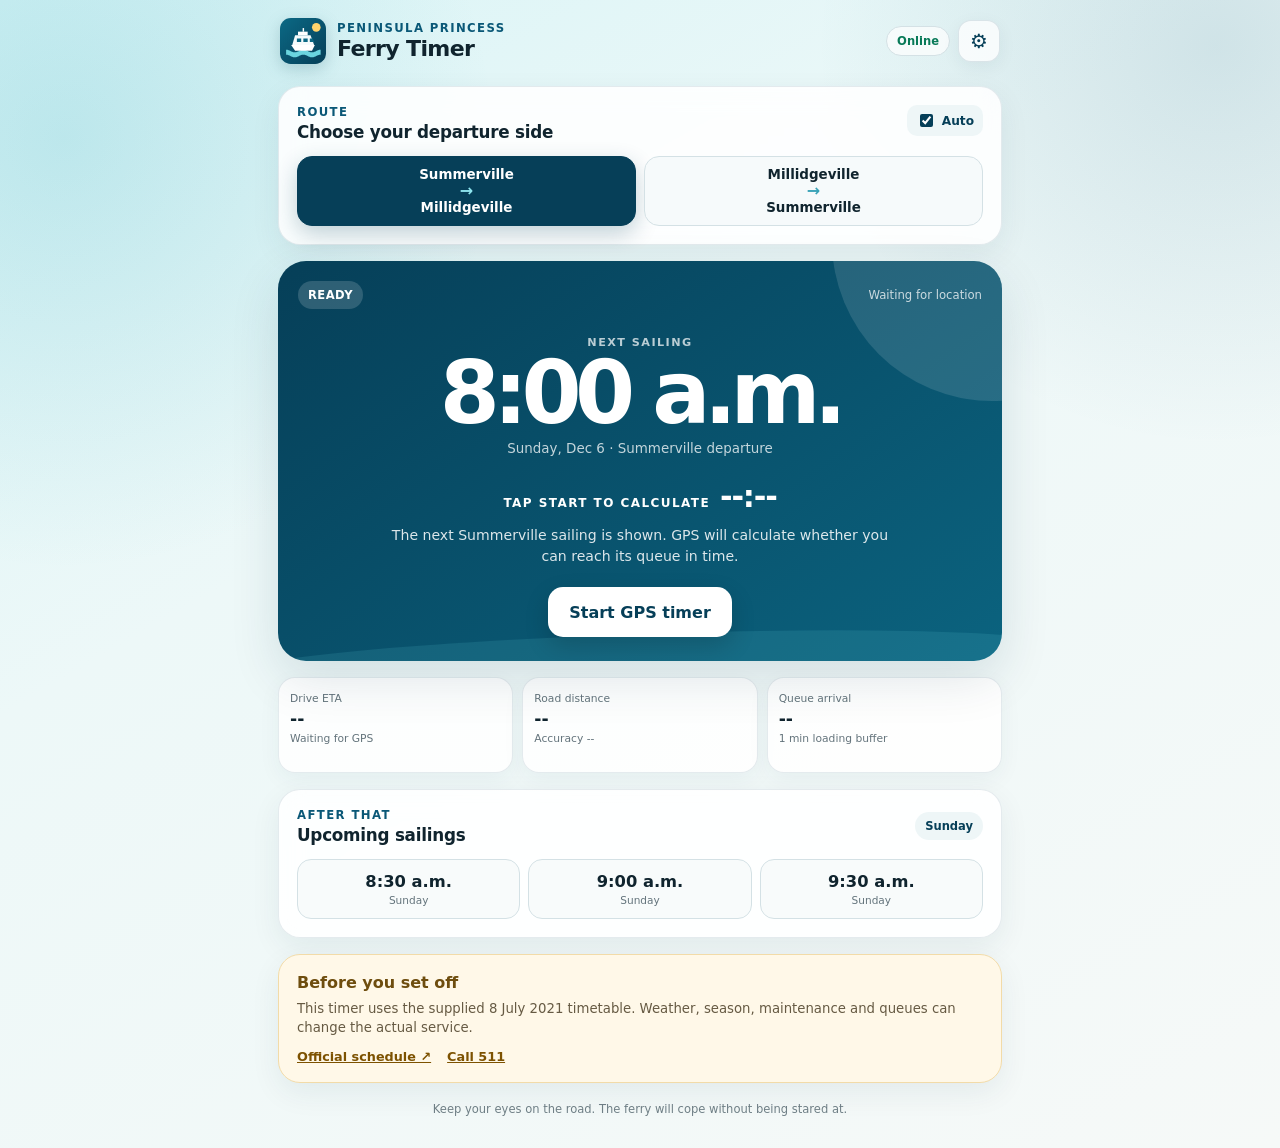
==== index.html @ 2efb4896 "Add files via upload" ====
<!doctype html>
<html lang="en-CA">
<head>
  <meta charset="utf-8">
  <meta name="viewport" content="width=device-width,initial-scale=1,viewport-fit=cover">
  <meta name="theme-color" content="#063f58">
  <meta name="description" content="GPS ferry countdown for the Peninsula Princess between Summerville and Millidgeville, New Brunswick.">
  <meta name="apple-mobile-web-app-capable" content="yes">
  <meta name="apple-mobile-web-app-status-bar-style" content="black-translucent">
  <meta name="apple-mobile-web-app-title" content="Ferry Timer">
  <link rel="manifest" href="manifest.webmanifest">
  <link rel="apple-touch-icon" href="icons/apple-touch-icon.png">
  <link rel="icon" href="icons/icon-192.png">
  <link rel="stylesheet" href="styles.css">
  <title>Peninsula Princess Ferry Timer</title>
</head>
<body>
  <div class="app-shell">
    <header class="topbar">
      <div class="brand">
        <img src="icons/ferry-mark.svg" alt="" width="46" height="46">
        <div>
          <p class="eyebrow">Peninsula Princess</p>
          <h1>Ferry Timer</h1>
        </div>
      </div>
      <div class="top-actions">
        <span id="networkBadge" class="network-badge">Online</span>
        <button id="installBtn" class="icon-button" hidden aria-label="Install app" title="Install app">↓</button>
        <button id="settingsBtn" class="icon-button" aria-label="Open settings" title="Settings">⚙</button>
      </div>
    </header>

    <main>
      <section class="direction-card" aria-labelledby="directionHeading">
        <div class="section-heading">
          <div>
            <p class="eyebrow">Route</p>
            <h2 id="directionHeading">Choose your departure side</h2>
          </div>
          <label class="auto-switch"><input id="autoDirection" type="checkbox" checked><span>Auto</span></label>
        </div>
        <div class="segmented" role="group" aria-label="Ferry direction">
          <button id="s2mBtn" data-direction="s2m" class="direction-button active">
            <span class="place">Summerville</span><span class="arrow">→</span><span>Millidgeville</span>
          </button>
          <button id="m2sBtn" data-direction="m2s" class="direction-button">
            <span class="place">Millidgeville</span><span class="arrow">→</span><span>Summerville</span>
          </button>
        </div>
      </section>

      <section id="statusCard" class="status-card neutral" aria-live="polite">
        <div class="status-topline">
          <span id="statusPill" class="status-pill">Ready</span>
          <span id="lastUpdated">Waiting for location</span>
        </div>
        <p id="nextLabel" class="next-label">Next sailing</p>
        <p id="departureTime" class="departure-time">--:--</p>
        <p id="dayLabel" class="day-label">New Brunswick time</p>
        <div class="slack-block">
          <span id="slackPrefix">Tap Start to calculate</span>
          <strong id="slackTime">--:--</strong>
        </div>
        <p id="statusMessage" class="status-message">Your position is used only to estimate the drive to the departure queue.</p>
        <button id="startBtn" class="primary-button">Start GPS timer</button>
      </section>

      <section class="metrics" aria-label="Journey estimate">
        <article>
          <span>Drive ETA</span>
          <strong id="etaValue">--</strong>
          <small id="etaSource">Waiting for GPS</small>
        </article>
        <article>
          <span>Road distance</span>
          <strong id="distanceValue">--</strong>
          <small id="accuracyValue">Accuracy --</small>
        </article>
        <article>
          <span>Queue arrival</span>
          <strong id="arrivalValue">--</strong>
          <small id="bufferValue">1 min loading buffer</small>
        </article>
      </section>

      <section class="sailings-card">
        <div class="section-heading compact">
          <div><p class="eyebrow">After that</p><h2>Upcoming sailings</h2></div>
          <span id="scheduleType" class="subtle-chip">Weekday</span>
        </div>
        <div id="sailingList" class="sailing-list"></div>
      </section>

      <section class="notice-card">
        <strong>Before you set off</strong>
        <p>This timer uses the supplied 8 July 2021 timetable. Weather, season, maintenance and queues can change the actual service.</p>
        <div class="notice-links">
          <a href="https://www.gnb.ca/en/topic/driving-transportation/bridges-ferries/ferries/peninsula-princess-schedule.html" target="_blank" rel="noopener">Official schedule ↗</a>
          <a href="tel:511">Call 511</a>
        </div>
      </section>
    </main>

    <footer>Keep your eyes on the road. The ferry will cope without being stared at.</footer>
  </div>

  <dialog id="settingsDialog">
    <form method="dialog" class="settings-panel">
      <div class="dialog-heading">
        <div><p class="eyebrow">Preferences</p><h2>Timer settings</h2></div>
        <button class="icon-button" value="cancel" aria-label="Close settings">×</button>
      </div>
      <label>Loading buffer
        <span><input id="bufferInput" type="range" min="0" max="15" step="1" value="1"><output id="bufferOutput">1 min</output></span>
        <small>How early you want to reach the queue.</small>
      </label>
      <label>Fallback driving speed
        <span><input id="speedInput" type="range" min="30" max="100" step="5" value="70"><output id="speedOutput">70 km/h</output></span>
        <small>Used only if online road routing is unavailable.</small>
      </label>
      <label>Schedule mode
        <select id="scheduleOverride">
          <option value="auto">Automatic</option>
          <option value="weekday">Weekday</option>
          <option value="saturday">Saturday / statutory holiday</option>
          <option value="sunday">Sunday</option>
        </select>
        <small>Automatic uses New Brunswick time and recognises core provincial public holidays.</small>
      </label>
      <label class="check-row"><input id="wakeLockInput" type="checkbox" checked><span>Keep the screen awake while timing</span></label>
      <div class="privacy-note"><strong>Privacy</strong><p>Your GPS position stays in the app. When online road routing is used, coordinates are sent to the public OSRM routing service.</p></div>
      <button id="saveSettingsBtn" class="primary-button" value="default">Save settings</button>
    </form>
  </dialog>

  <div id="toast" class="toast" role="status" aria-live="polite"></div>
  <script type="module" src="app.js"></script>
</body>
</html>
---- styles.css ----
:root {
  color-scheme: light;
  --navy:#063f58; --navy-2:#0a5877; --water:#dff5f7; --foam:#f7fbfc;
  --ink:#10242e; --muted:#63737b; --line:#d4e1e5; --white:#fff;
  --good:#087a58; --good-bg:#dff7ed; --bad:#b42318; --bad-bg:#ffebe8;
  --warn:#9a6400; --warn-bg:#fff3d6; --shadow:0 18px 50px rgba(5,50,70,.12);
  font-family:Inter,ui-sans-serif,system-ui,-apple-system,"Segoe UI",Roboto,Arial,sans-serif;
}
*{box-sizing:border-box}
html{min-height:100%;background:linear-gradient(150deg,#d8f4f6 0,#edf8f8 38%,#f6f9f8 100%)}
body{margin:0;color:var(--ink);min-height:100vh;background:
  radial-gradient(circle at 5% 12%,rgba(39,167,187,.18),transparent 27rem),
  radial-gradient(circle at 95% 4%,rgba(8,88,119,.13),transparent 25rem)}
button,input,select{font:inherit}
button,a{touch-action:manipulation}
button:focus-visible,a:focus-visible,input:focus-visible,select:focus-visible{outline:3px solid #ffbc45;outline-offset:3px}
.app-shell{width:min(100%,760px);margin:0 auto;padding:calc(env(safe-area-inset-top) + 18px) 18px calc(env(safe-area-inset-bottom) + 30px)}
.topbar{display:flex;justify-content:space-between;align-items:center;margin:0 2px 22px}
.brand{display:flex;align-items:center;gap:11px}.brand img{width:46px;height:46px;flex:0 0 46px;filter:drop-shadow(0 5px 8px rgba(4,70,92,.2))}.brand h1{font-size:1.38rem;line-height:1.05;margin:2px 0 0;letter-spacing:-.03em}.eyebrow{margin:0;color:var(--navy-2);font-size:.73rem;font-weight:800;letter-spacing:.12em;text-transform:uppercase}.top-actions{display:flex;gap:8px;align-items:center}.network-badge,.subtle-chip,.status-pill{display:inline-flex;align-items:center;border-radius:999px;padding:7px 10px;font-size:.72rem;font-weight:800}.network-badge{background:rgba(255,255,255,.7);border:1px solid var(--line);color:var(--good)}.network-badge.offline{color:var(--warn);background:var(--warn-bg)}.icon-button{border:1px solid rgba(6,63,88,.12);background:rgba(255,255,255,.76);border-radius:13px;width:42px;height:42px;color:var(--navy);font-size:1.25rem;cursor:pointer;box-shadow:0 5px 18px rgba(5,50,70,.06)}
main{display:grid;gap:16px}.direction-card,.sailings-card,.notice-card{background:rgba(255,255,255,.88);border:1px solid rgba(6,63,88,.10);border-radius:22px;padding:18px;box-shadow:0 10px 30px rgba(5,50,70,.07);backdrop-filter:blur(12px)}.section-heading{display:flex;justify-content:space-between;align-items:flex-start;gap:12px;margin-bottom:14px}.section-heading.compact{align-items:center}.section-heading h2{font-size:1.05rem;margin:3px 0 0;letter-spacing:-.015em}.auto-switch{display:inline-flex;align-items:center;gap:6px;padding:6px 9px;border-radius:10px;background:#eef6f7;font-size:.76rem;font-weight:750;color:var(--navy)}.auto-switch input{accent-color:var(--navy)}
.segmented{display:grid;grid-template-columns:1fr 1fr;gap:8px}.direction-button{min-width:0;border:1px solid var(--line);background:#f6fafb;color:var(--ink);min-height:68px;padding:10px;border-radius:15px;font-size:.84rem;font-weight:720;cursor:pointer;transition:.18s ease}.direction-button .place,.direction-button span:last-child{display:block}.direction-button .arrow{color:#38a2b7;font-size:1rem;line-height:1.1}.direction-button.active{border-color:var(--navy);background:var(--navy);color:white;box-shadow:0 8px 22px rgba(6,63,88,.24)}.direction-button.active .arrow{color:#8fe6ef}
.status-card{position:relative;overflow:hidden;text-align:center;color:white;background:linear-gradient(145deg,var(--navy),#0b637f);border-radius:28px;padding:20px 20px 24px;box-shadow:var(--shadow);min-height:365px;isolation:isolate}.status-card:before{content:"";position:absolute;z-index:-1;width:320px;height:320px;border-radius:50%;right:-150px;top:-180px;background:rgba(255,255,255,.12)}.status-card:after{content:"";position:absolute;z-index:-1;height:55px;left:-8%;right:-8%;bottom:-28px;border-radius:50% 50% 0 0;background:rgba(111,222,231,.12);transform:rotate(-2deg)}.status-card.good{background:linear-gradient(145deg,#075c4c,#0a8a69)}.status-card.bad{background:linear-gradient(145deg,#7e211b,#bd382b)}.status-card.warn{background:linear-gradient(145deg,#76510d,#a87513)}.status-topline{display:flex;justify-content:space-between;align-items:center;font-size:.73rem;color:rgba(255,255,255,.76)}.status-pill{background:rgba(255,255,255,.16);color:white;letter-spacing:.04em;text-transform:uppercase}.next-label{text-transform:uppercase;letter-spacing:.13em;font-weight:800;font-size:.7rem;margin:27px 0 2px;color:rgba(255,255,255,.72)}.departure-time{font-size:clamp(3.25rem,16vw,5.4rem);font-weight:850;letter-spacing:-.075em;line-height:.98;margin:0;font-variant-numeric:tabular-nums}.day-label{margin:6px 0 23px;color:rgba(255,255,255,.76);font-size:.84rem}.slack-block{display:flex;justify-content:center;align-items:baseline;gap:10px}.slack-block span{text-transform:uppercase;letter-spacing:.12em;font-size:.75rem;font-weight:800}.slack-block strong{font-size:1.9rem;font-variant-numeric:tabular-nums;letter-spacing:-.04em}.status-message{max-width:520px;min-height:42px;margin:11px auto 20px;font-size:.88rem;line-height:1.45;color:rgba(255,255,255,.86)}.primary-button{appearance:none;border:0;border-radius:15px;background:#fff;color:var(--navy);min-height:50px;padding:12px 21px;font-weight:850;cursor:pointer;box-shadow:0 9px 25px rgba(0,0,0,.16)}.primary-button:disabled{opacity:.62;cursor:wait}
.metrics{display:grid;grid-template-columns:repeat(3,1fr);gap:9px}.metrics article{background:rgba(255,255,255,.87);border:1px solid rgba(6,63,88,.10);border-radius:17px;padding:14px 11px;min-width:0;box-shadow:0 7px 22px rgba(5,50,70,.05)}.metrics span,.metrics small{display:block;color:var(--muted);font-size:.67rem}.metrics strong{display:block;font-size:1.08rem;margin:4px 0 3px;white-space:nowrap;overflow:hidden;text-overflow:ellipsis;font-variant-numeric:tabular-nums}.metrics small{line-height:1.25;min-height:2.4em}
.subtle-chip{background:#eef6f7;color:var(--navy);white-space:nowrap}.sailing-list{display:grid;grid-template-columns:repeat(3,1fr);gap:8px}.sailing{border:1px solid var(--line);background:#f8fbfb;border-radius:14px;padding:12px 8px;text-align:center}.sailing strong,.sailing span{display:block}.sailing strong{font-size:1.02rem}.sailing span{font-size:.66rem;color:var(--muted);margin-top:3px}.sailing.catchable{background:var(--good-bg);border-color:#8bd7bc}.sailing.missed{background:#fff3f1;border-color:#ffc0b7}.notice-card{background:#fff8e8;border-color:#f2dba8}.notice-card strong{color:#6e4d0e}.notice-card p{font-size:.83rem;color:#665a43;line-height:1.45;margin:7px 0 12px}.notice-links{display:flex;gap:16px;flex-wrap:wrap}.notice-links a{font-size:.8rem;font-weight:800;color:#7d5200}footer{text-align:center;color:#708087;font-size:.72rem;padding:18px 16px 0;line-height:1.4}
dialog{border:0;border-radius:24px;padding:0;width:min(calc(100% - 28px),560px);box-shadow:0 30px 90px rgba(4,38,52,.34)}dialog::backdrop{background:rgba(3,32,44,.58);backdrop-filter:blur(4px)}.settings-panel{padding:22px;background:#fff}.dialog-heading{display:flex;justify-content:space-between;align-items:center;margin-bottom:20px}.dialog-heading h2{margin:3px 0 0}.settings-panel>label{display:block;font-size:.88rem;font-weight:800;margin:18px 0}.settings-panel label>span:not(.check-row span){display:grid;grid-template-columns:1fr auto;align-items:center;gap:12px;margin-top:9px}.settings-panel output{font-variant-numeric:tabular-nums;color:var(--navy);min-width:65px;text-align:right}.settings-panel input[type=range]{accent-color:var(--navy);width:100%}.settings-panel select{display:block;width:100%;margin-top:9px;border:1px solid var(--line);border-radius:12px;padding:12px;background:white}.settings-panel small{display:block;color:var(--muted);font-weight:500;margin-top:5px;line-height:1.35}.check-row{display:flex!important;gap:10px;align-items:center}.check-row input{accent-color:var(--navy);width:19px;height:19px}.privacy-note{background:#edf6f7;padding:13px;border-radius:14px;margin:16px 0}.privacy-note p{font-size:.76rem;line-height:1.4;color:#52666e;margin:4px 0 0}.settings-panel>.primary-button{width:100%;background:var(--navy);color:white}.toast{position:fixed;z-index:5;left:50%;bottom:calc(env(safe-area-inset-bottom) + 22px);transform:translate(-50%,120px);background:#10242e;color:white;padding:12px 16px;border-radius:12px;box-shadow:0 10px 30px rgba(0,0,0,.25);font-size:.8rem;opacity:0;transition:.25s ease;pointer-events:none;max-width:calc(100% - 32px);text-align:center}.toast.show{transform:translate(-50%,0);opacity:1}
@media(max-width:470px){.app-shell{padding-left:12px;padding-right:12px}.network-badge{display:none}.metrics article{padding:12px 8px}.metrics strong{font-size:.94rem}.direction-card,.sailings-card,.notice-card{padding:15px}.status-card{padding-left:15px;padding-right:15px}.sailing-list{gap:6px}.sailing{padding:10px 5px}}
@media(display-mode:standalone){.app-shell{padding-top:calc(env(safe-area-inset-top) + 12px)}#installBtn{display:none!important}}
@media(prefers-reduced-motion:reduce){*{scroll-behaviour:auto!important;transition:none!important}}
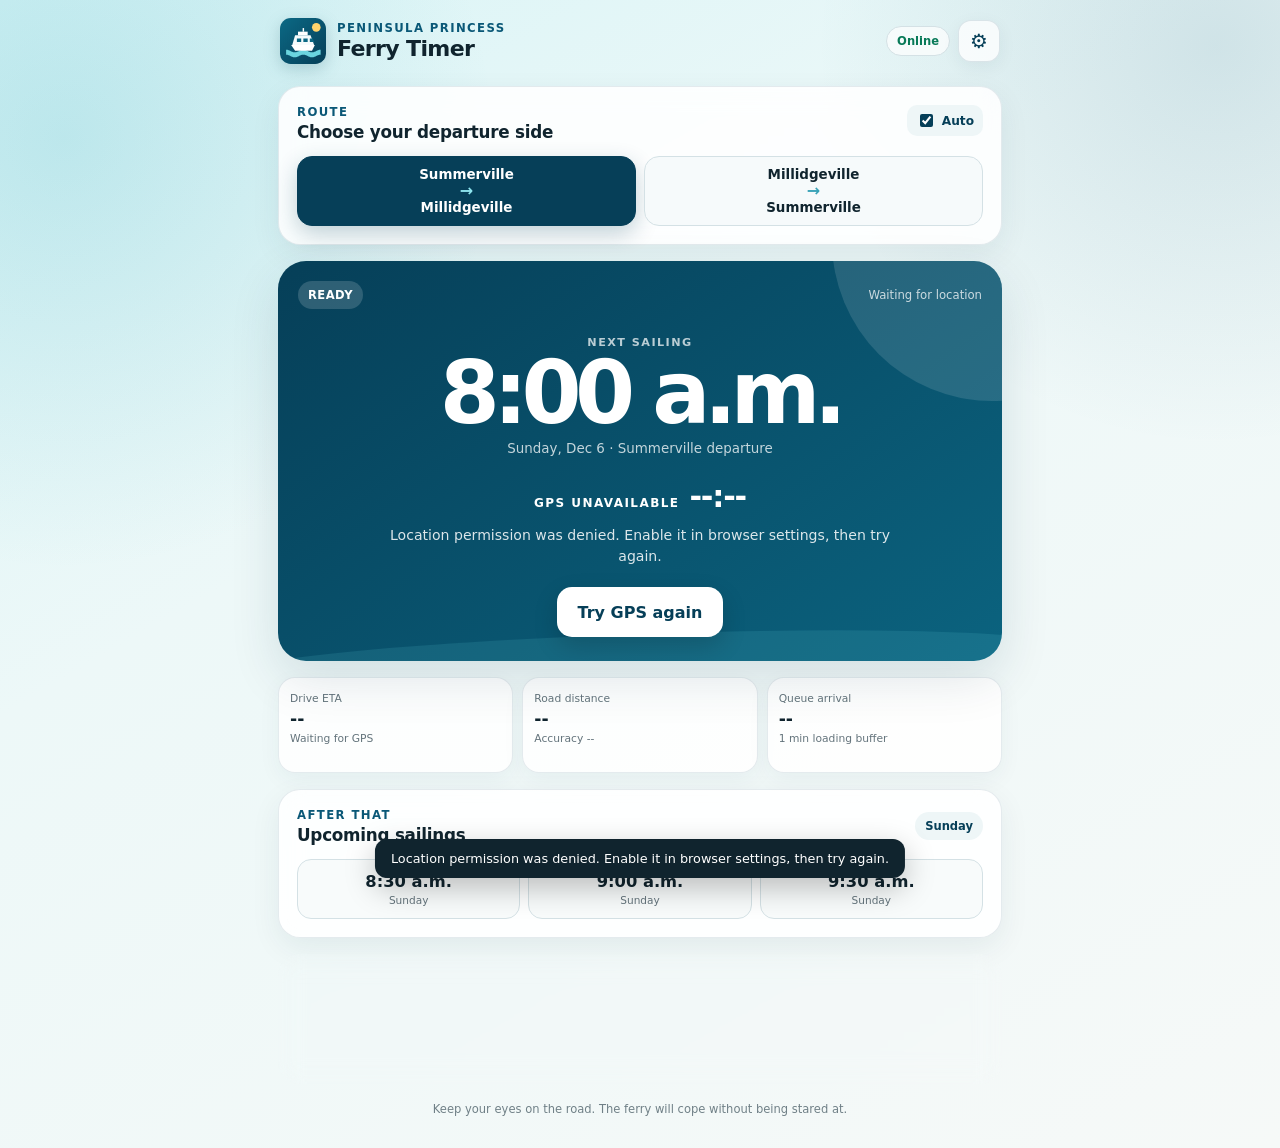
==== commit 3759aa7c: "Add files via upload" ====
--- a/index.html
+++ b/index.html
@@ -52,18 +52,18 @@
 
       <section id="statusCard" class="status-card neutral" aria-live="polite">
         <div class="status-topline">
-          <span id="statusPill" class="status-pill">Ready</span>
-          <span id="lastUpdated">Waiting for location</span>
+          <span id="statusPill" class="status-pill">Locating</span>
+          <span id="lastUpdated">Starting GPS</span>
         </div>
         <p id="nextLabel" class="next-label">Next sailing</p>
         <p id="departureTime" class="departure-time">--:--</p>
         <p id="dayLabel" class="day-label">New Brunswick time</p>
         <div class="slack-block">
-          <span id="slackPrefix">Tap Start to calculate</span>
+          <span id="slackPrefix">Starting GPS automatically</span>
           <strong id="slackTime">--:--</strong>
         </div>
-        <p id="statusMessage" class="status-message">Your position is used only to estimate the drive to the departure queue.</p>
-        <button id="startBtn" class="primary-button">Start GPS timer</button>
+        <p id="statusMessage" class="status-message">Allow location access when prompted. Your position is used only to estimate the drive to the departure queue.</p>
+        <button id="startBtn" class="primary-button" hidden>Start GPS timer</button>
       </section>
 
       <section class="metrics" aria-label="Journey estimate">
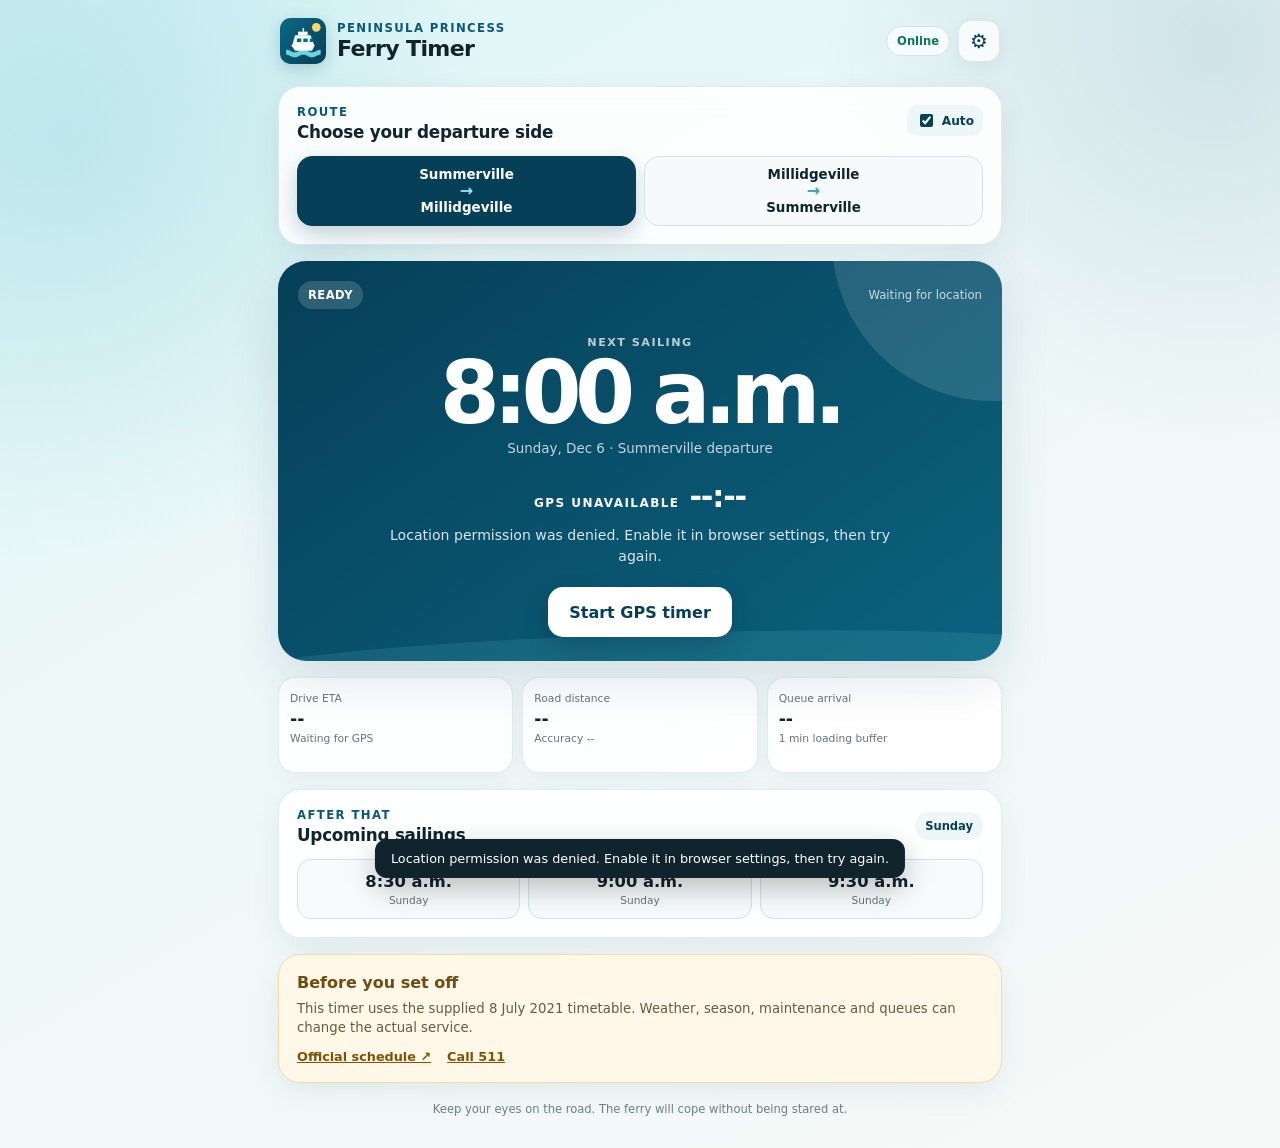
==== commit c78ac498: "Add files via upload" ====
--- a/index.html
+++ b/index.html
@@ -63,7 +63,7 @@
           <strong id="slackTime">--:--</strong>
         </div>
         <p id="statusMessage" class="status-message">Allow location access when prompted. Your position is used only to estimate the drive to the departure queue.</p>
-        <button id="startBtn" class="primary-button" hidden>Start GPS timer</button>
+        <button id="startBtn" class="primary-button">Start GPS timer</button>
       </section>
 
       <section class="metrics" aria-label="Journey estimate">
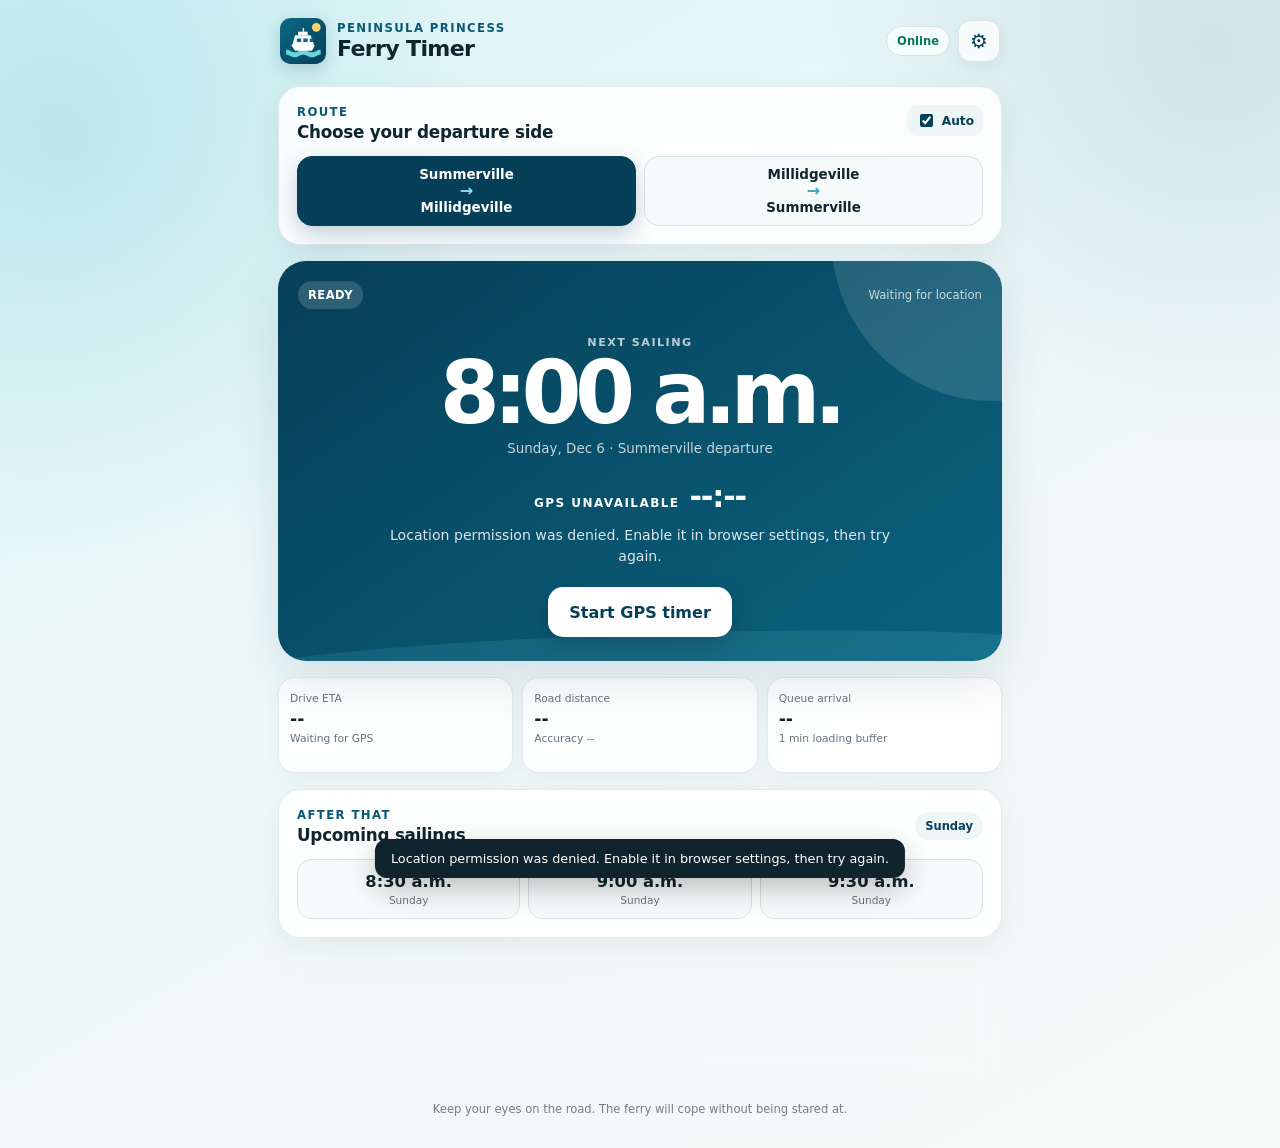
==== commit 70c79d1c: "Add files via upload" ====
--- a/index.html
+++ b/index.html
@@ -94,7 +94,7 @@
 
       <section class="notice-card">
         <strong>Before you set off</strong>
-        <p>This timer uses the supplied 8 July 2021 timetable. Weather, season, maintenance and queues can change the actual service.</p>
+        <p>Fall schedule: former Kennebecasis Island times are additional Summerville-Millidgeville runs. Weather, maintenance and queues can change the actual service.</p>
         <div class="notice-links">
           <a href="https://www.gnb.ca/en/topic/driving-transportation/bridges-ferries/ferries/peninsula-princess-schedule.html" target="_blank" rel="noopener">Official schedule ↗</a>
           <a href="tel:511">Call 511</a>
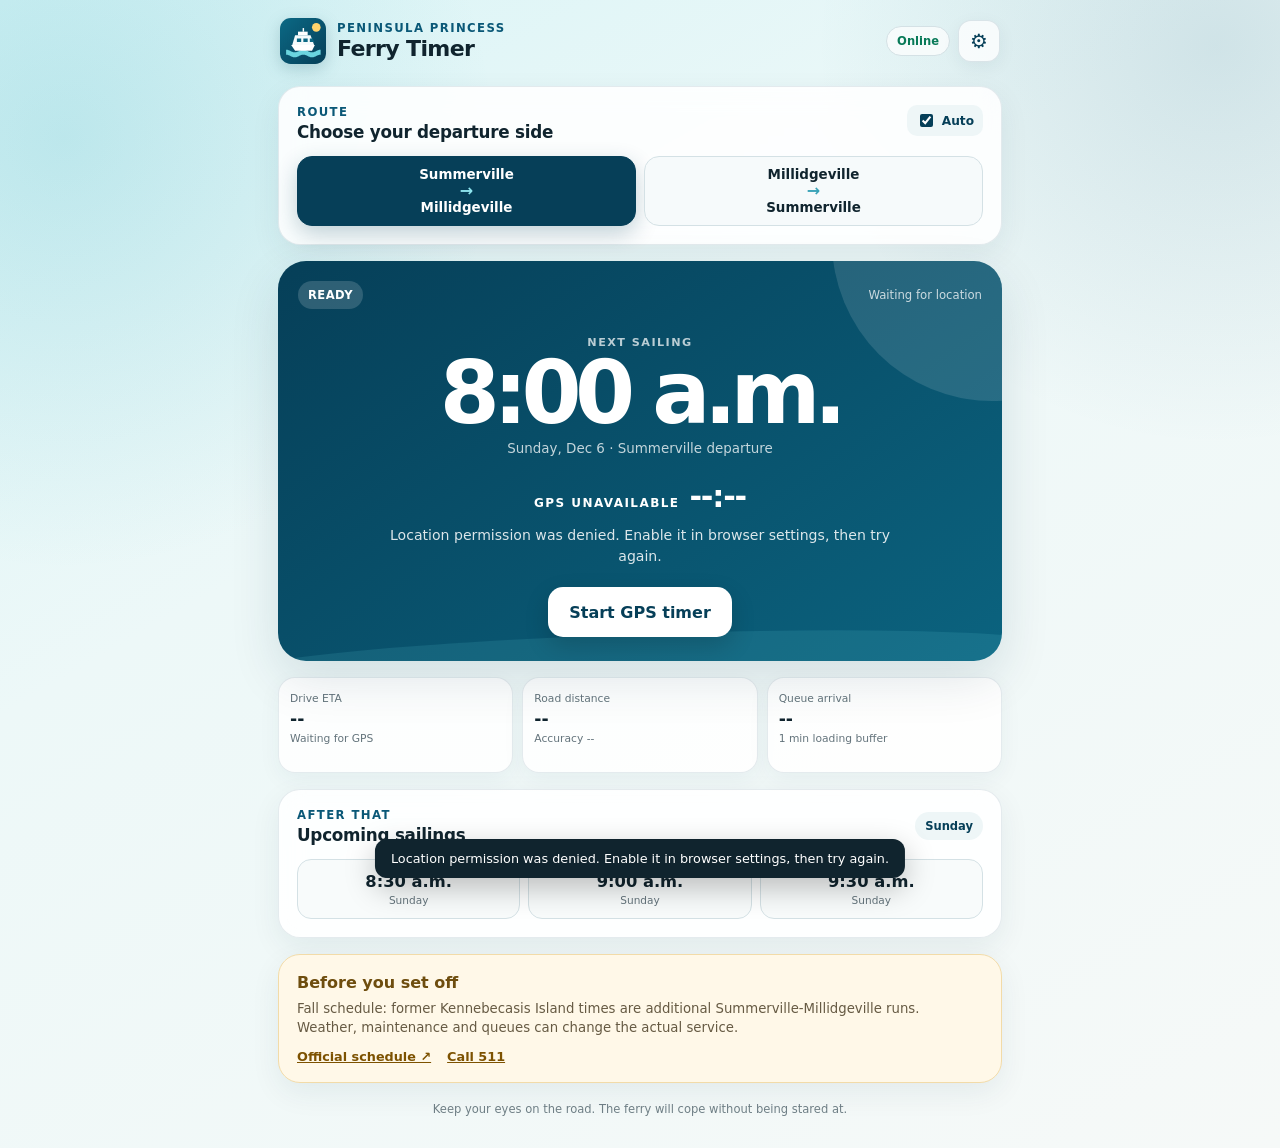
==== commit 2a234369: "Add files via upload" ====
--- a/index.html
+++ b/index.html
@@ -135,6 +135,7 @@
   </dialog>
 
   <div id="toast" class="toast" role="status" aria-live="polite"></div>
+  <script type="module" src="analytics.js"></script>
   <script type="module" src="app.js"></script>
 </body>
 </html>
